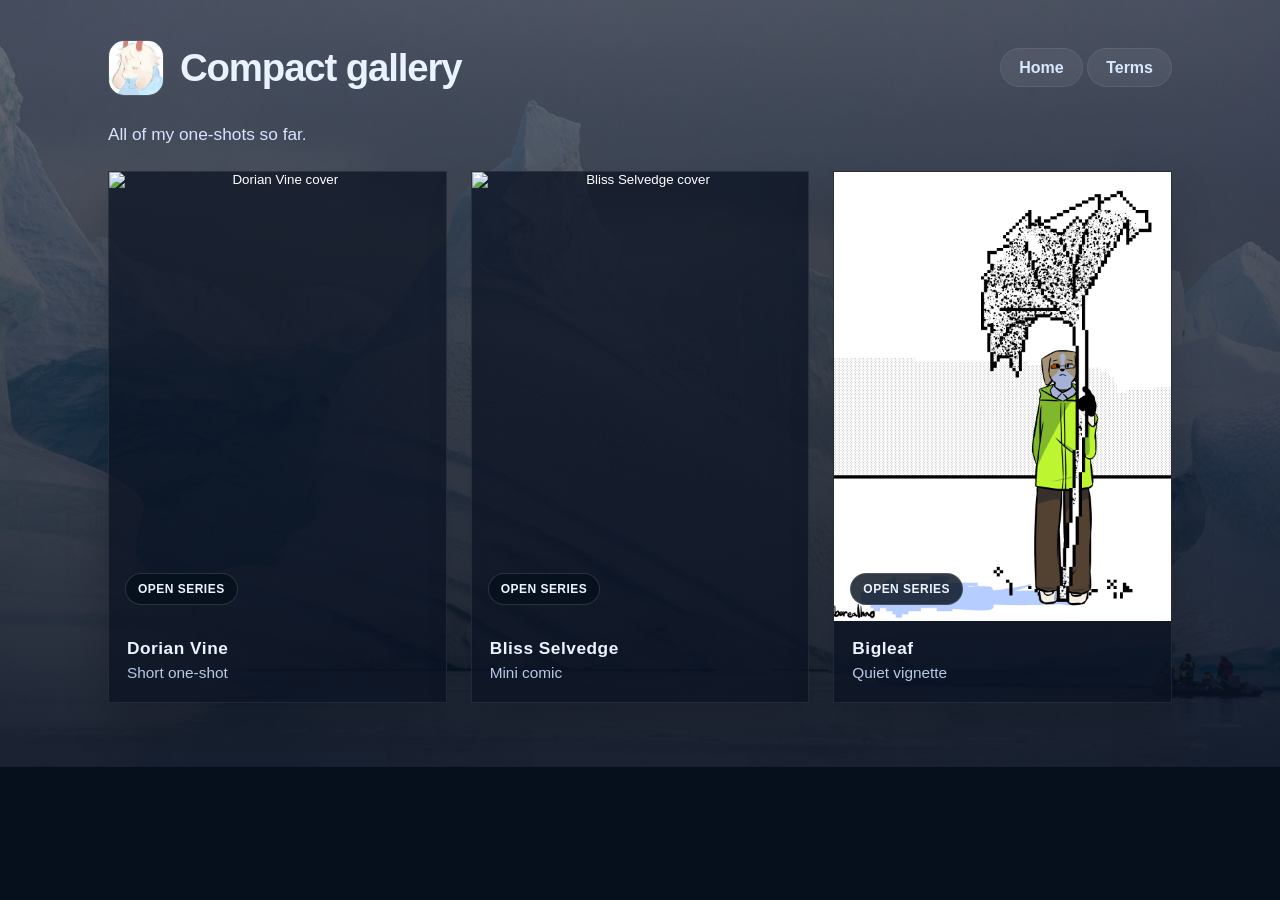
==== gallery.html @ d481ed9a "Gallery test" ====
<!DOCTYPE html>
<html lang="en">
<head>
  <meta charset="UTF-8" />
  <meta name="viewport" content="width=device-width, initial-scale=1.0" />
  <title>Compact Gallery</title>
  <link rel="icon" type="image/avif" href="w=1920,quality=90,fit=scale-down,icon.avif" />
  <link rel="stylesheet" href="style.css" />
</head>
<body class="gallery-page">
  <div class="gallery-shell">
    <header class="site-header gallery-header">
      <div class="brand">
        <img src="w=1920,quality=90,fit=scale-down,icon.avif" alt="Hao logo" />
        <div>
          <h1>Compact gallery</h1>
        </div>
      </div>

      <nav>
        <a href="index.html">Home</a>
        <a href="terms.html">Terms</a>
      </nav>
    </header>

    <main class="gallery-main">
      <p class="gallery-intro">All of my one-shots so far.</p>
      <section id="galleryGrid" class="gallery-grid" aria-live="polite"></section>
    </main>
  </div>

  <div id="lightbox" class="lightbox" aria-hidden="true" hidden>
    <div class="lightbox-viewport">
      <button class="lightbox-close" type="button" aria-label="Close gallery">
        <img src="assets/icons/close.svg" alt="" aria-hidden="true" />
      </button>
      <button class="lightbox-nav prev" type="button" aria-label="Previous image">
        <img src="assets/icons/chevron-left.svg" alt="" aria-hidden="true" />
      </button>

      <img id="lightboxImage" src="" alt="Selected gallery slide" />

      <button class="lightbox-nav next" type="button" aria-label="Next image">
        <img src="assets/icons/chevron-right.svg" alt="" aria-hidden="true" />
      </button>

      <div class="lightbox-meta">
        <p id="lightboxTitle">Series</p>
        <span id="lightboxCounter">1 / 1</span>
      </div>
    </div>
  </div>

  <script>
    const series = [
      {
        title: 'Dorian Vine',
        subtitle: 'Short one-shot',
        cover: 'dorianvineahug_v11.png',
        images: [
          'dorianvineahug_v11.png',
          'GlareExport.png',
          'bigleafexport.png'
        ]
      },
      {
        title: 'Bliss Selvedge',
        subtitle: 'Mini comic',
        cover: 'bliss_selvedge_v15.png',
        images: [
          'bliss_selvedge_v15.png',
          'dorianvineahug_v11.png',
          'GlareExport.png'
        ]
      },
      {
        title: 'Bigleaf',
        subtitle: 'Quiet vignette',
        cover: 'bigleafexport.png',
        images: [
          'bigleafexport.png',
          'GlareExport.png',
          'bliss_selvedge_v15.png'
        ]
      }
    ];

    const galleryGrid = document.getElementById('galleryGrid');
    const lightbox = document.getElementById('lightbox');
    const lightboxImage = document.getElementById('lightboxImage');
    const lightboxTitle = document.getElementById('lightboxTitle');
    const lightboxCounter = document.getElementById('lightboxCounter');
    const closeButton = document.querySelector('.lightbox-close');
    const prevButton = document.querySelector('.lightbox-nav.prev');
    const nextButton = document.querySelector('.lightbox-nav.next');

    let currentSeries = null;
    let currentIndex = 0;

    function renderGallery() {
      galleryGrid.innerHTML = series.map((item, index) => `
        <article class="gallery-card">
          <button class="gallery-cover-button" type="button" data-index="${index}" aria-label="Open ${item.title}">
            <img class="gallery-cover" src="${item.cover}" alt="${item.title} cover" />
            <span class="gallery-read-tag">Open series</span>
          </button>
          <div class="gallery-card-copy">
            <h2>${item.title}</h2>
            <p>${item.subtitle}</p>
          </div>
        </article>
      `).join('');
    }

    function updateLightbox() {
      if (!currentSeries) return;

      const total = currentSeries.images.length;
      const slide = currentSeries.images[currentIndex];
      lightboxImage.src = slide;
      lightboxImage.alt = `${currentSeries.title} slide ${currentIndex + 1}`;
      lightboxTitle.textContent = currentSeries.title;
      lightboxCounter.textContent = `${currentIndex + 1} / ${total}`;
    }

    function openLightbox(index) {
      currentSeries = series[index];
      currentIndex = 0;
      updateLightbox();
      lightbox.hidden = false;
      lightbox.setAttribute('aria-hidden', 'false');
      document.body.classList.add('lightbox-open');
    }

    function closeLightbox() {
      lightbox.hidden = true;
      lightbox.setAttribute('aria-hidden', 'true');
      document.body.classList.remove('lightbox-open');
      currentSeries = null;
      currentIndex = 0;
    }

    function showPreviousSlide() {
      if (!currentSeries) return;
      currentIndex = (currentIndex - 1 + currentSeries.images.length) % currentSeries.images.length;
      updateLightbox();
    }

    function showNextSlide() {
      if (!currentSeries) return;
      currentIndex = (currentIndex + 1) % currentSeries.images.length;
      updateLightbox();
    }

    galleryGrid.addEventListener('click', (event) => {
      const cardButton = event.target.closest('.gallery-cover-button');
      if (!cardButton) return;

      const index = Number(cardButton.dataset.index);
      if (!Number.isNaN(index)) {
        openLightbox(index);
      }
    });

    closeButton.addEventListener('click', closeLightbox);
    prevButton.addEventListener('click', showPreviousSlide);
    nextButton.addEventListener('click', showNextSlide);

    lightbox.addEventListener('click', (event) => {
      if (event.target === lightbox) {
        closeLightbox();
      }
    });

    document.addEventListener('keydown', (event) => {
      if (lightbox.hidden) return;

      if (event.key === 'Escape') {
        closeLightbox();
      } else if (event.key === 'ArrowLeft') {
        showPreviousSlide();
      } else if (event.key === 'ArrowRight') {
        showNextSlide();
      }
    });

    renderGallery();
  </script>
</body>
</html>
---- style.css ----
:root {
  color-scheme: dark;
  color: #d3e2ff;
  background: #06101d;
  font-family: Helvetica, Verdana, "Ubuntu Sans", Arial, sans-serif;
  font-synthesis: none;
  text-rendering: optimizeLegibility;
}

* {
  box-sizing: border-box;
}

html, body {
  margin: 0;
  min-height: 100%;
}

body {
  background: #06101d;
}

body.terms {
  background: linear-gradient(180deg, rgba(10, 18, 34, 0.36), rgba(18, 30, 54, 0.44)),
    url('w=1920,quality=90,fit=scale-down,background.avif') no-repeat center / cover;
}

body.gallery-page {
  background: linear-gradient(180deg, rgba(10, 18, 34, 0.6), rgba(10, 18, 34, 0.92)),
    url('w=1920,quality=90,fit=scale-down,background.avif') no-repeat center / cover;
  color: #edf3ff;
}

.split-grid {
  min-height: 100vh;
  display: grid;
  grid-template-columns: minmax(460px, clamp(620px, 32vw, 860px)) 1fr;
}

.panel {
  display: flex;
  flex-direction: column;
  min-height: 100vh;
}

.left-panel {
  padding: 48px 42px;
  background: rgba(0, 0, 0, 0.78);
}

.right-panel {
  position: relative;
  overflow: hidden;
}

.image-frame {
  position: relative;
  width: 100%;
  height: 100%;
  min-height: 100vh;
}

.image-frame img {
  width: 100%;
  height: 100%;
  object-fit: cover;
  display: block;
  position: absolute;
  inset: 0;
}

.image-overlay {
  position: absolute;
  inset: 0;
  background: rgba(0, 0, 0, 0.42);
  pointer-events: none;
  z-index: 3;
}

.page-shell {
  max-width: 960px;
  margin: 0 auto;
  padding: 40px 32px 44px;
}

.terms-box {
  background: rgba(0, 0, 0, 0.92);
  padding: 36px;
  color: #e9f2ff;
}

.terms-box .site-header {
  margin-bottom: 28px;
}

.terms-box .brand img {
  border: 1px solid rgba(255, 255, 255, 0.14);
}

.terms-box nav a {
  color: #dfe9ff;
  background: rgba(255, 255, 255, 0.06);
}

.terms-box nav a:hover {
  background: rgba(255, 255, 255, 0.1);
}

.terms-card {
  background: transparent;
  border: none;
  padding: 0;
}

.terms-card ul {
  padding-left: 1.4rem;
}

.terms-card li {
  margin-bottom: 1rem;
}

.terms-card li strong {
  color: #e9f2ff;
}

.terms-card .subtle-note {
  margin-bottom: 24px;
  color: #c7d7f0;
}

.terms-box footer {
  margin-top: 26px;
}

.terms-box footer p {
  margin: 0;
  color: #bcc9e4;
}

.site-header {
  display: flex;
  align-items: center;
  justify-content: space-between;
  gap: 24px;
  margin-bottom: 42px;
}

.brand {
  display: flex;
  align-items: center;
  gap: 16px;
}

.brand div {
  padding-right: 18px;
}

.brand img {
  width: 56px;
  height: 56px;
  border-radius: 16px;
  object-fit: cover;
  border: 1px solid rgba(255, 255, 255, 0.08);
}

.eyebrow {
  margin: 0 0 6px;
  color: #a4b9dc;
  font-size: 0.88rem;
  letter-spacing: 0.08em;
  text-transform: uppercase;
}

h1, h2 {
  margin: 0;
  line-height: 1.08;
}

h1 {
  font-size: clamp(2.0rem, 3.0vw, 3.0rem);
  letter-spacing: -0.03em;
  color: #e9f2ff;
}

h2 {
  font-size: 1.1rem;
  letter-spacing: 0.03em;
  color: #c9d9f6;
}

nav a {
  color: #d8e9ff;
  text-decoration: none;
  font-weight: 600;
  padding: 10px 18px;
  border-radius: 999px;
  background: rgba(255, 255, 255, 0.06);
  border: 1px solid rgba(255, 255, 255, 0.08);
}

nav a:hover {
  background: rgba(255, 255, 255, 0.1);
}

.content-block {
  display: flex;
  flex-direction: column;
  gap: 26px;
}

.business,
.status,
.links-block h2 {
  margin: 0;
}

.business {
  color: #c9d9f6;
  font-size: 1rem;
  line-height: 1.55;
}

.business a {
  color: #bdd8ff;
  text-decoration: underline;
}

.status {
  margin-top: 2px;
  font-size: 1.5rem;
  font-weight: 700;
  line-height: 1.35;
  color: #f5faff;
}

.links-block {
  display: grid;
  gap: 22px;
  margin-top: 18px;
}

.link-list {
  margin: 0;
  padding: 0;
  list-style: none;
  display: grid;
  gap: 14px;
}

.link-list li a {
  color: #dfe9ff;
  text-decoration: underline;
  text-underline-offset: 3px;
  text-decoration-thickness: 1px;
  padding: 0;
  border-radius: 0;
  background: transparent;
  border: none;
  transition: color 180ms cubic-bezier(0.22, 1, 0.36, 1), transform 160ms ease;
}

.link-list li a:hover {
  color: #ffffff;
  transform: translateX(1px);
}

.bottom-link {
  display: inline-flex;
  margin-top: 18px;
  color: #d8e9ff;
  text-decoration: none;
  font-weight: 600;
  padding: 12px 18px;
  border-radius: 999px;
  background: rgba(255, 255, 255, 0.06);
  border: 1px solid rgba(255, 255, 255, 0.08);
}

.bottom-link:hover {
  background: rgba(255, 255, 255, 0.1);
}

.gallery-shell {
  max-width: 1120px;
  margin: 0 auto;
  padding: 40px 28px 64px;
}

.gallery-header {
  margin-bottom: 16px;
}

.gallery-main {
  padding-top: 12px;
}

.gallery-intro {
  margin: 0 0 26px;
  color: #d7e4ff;
  font-size: 1.08rem;
}

.gallery-grid {
  display: grid;
  grid-template-columns: repeat(auto-fit, minmax(220px, 1fr));
  gap: 24px;
}

.gallery-card {
  background: rgba(10, 18, 34, 0.74);
  border: 1px solid rgba(255, 255, 255, 0.08);
  border-radius: 0;
  overflow: hidden;
  box-shadow: 0 22px 40px rgba(0, 0, 0, 0.2);
}

.gallery-cover-button {
  position: relative;
  display: block;
  width: 100%;
  padding: 0;
  border: 0;
  background: transparent;
  cursor: pointer;
}

.gallery-cover {
  display: block;
  width: 100%;
  aspect-ratio: 3 / 4;
  object-fit: cover;
  transition: transform 180ms ease, filter 180ms ease;
}

.gallery-cover-button:hover .gallery-cover,
.gallery-cover-button:focus-visible .gallery-cover {
  transform: scale(1.02);
  filter: brightness(1.04);
}

.gallery-read-tag {
  position: absolute;
  left: 16px;
  bottom: 16px;
  display: inline-flex;
  align-items: center;
  gap: 8px;
  padding: 8px 12px;
  border-radius: 999px;
  background: rgba(6, 16, 29, 0.82);
  border: 1px solid rgba(255, 255, 255, 0.14);
  color: #edf4ff;
  font-size: 0.75rem;
  font-weight: 700;
  letter-spacing: 0.04em;
  text-transform: uppercase;
}

.gallery-card-copy {
  padding: 18px 18px 20px;
}

.gallery-card-copy h2 {
  margin-bottom: 6px;
  font-size: 1.08rem;
  color: #edf4ff;
}

.gallery-card-copy p {
  margin: 0;
  color: #b7c9e6;
  font-size: 0.96rem;
}

.lightbox {
  position: fixed;
  inset: 0;
  z-index: 30;
  display: grid;
  place-items: center;
  background: rgba(2, 8, 18, 0.84);
  backdrop-filter: blur(10px);
  padding: 28px;
}

.lightbox[hidden] {
  display: none;
}

.lightbox-viewport {
  position: relative;
  width: min(92vw, 900px);
  max-height: 82vh;
  display: flex;
  align-items: center;
  justify-content: center;
  background: rgba(7, 12, 22, 0.9);
  border-radius: 0;
  border: 1px solid rgba(255, 255, 255, 0.12);
  overflow: hidden;
  padding: 0;
}

.lightbox-viewport img {
  display: block;
  max-width: 100%;
  max-height: 82vh;
  object-fit: contain;
}

.lightbox-close,
.lightbox-nav {
  position: absolute;
  z-index: 2;
  border: 0;
  background: transparent;
  color: #ffffff;
  cursor: pointer;
  display: inline-flex;
  align-items: center;
  justify-content: center;
  line-height: 1;
  padding: 0;
}

.lightbox-close {
  top: 16px;
  right: 16px;
  width: 42px;
  height: 42px;
}

.lightbox-close img,
.lightbox-nav img {
  width: 26px;
  height: 26px;
  display: block;
  color: #ffffff;
  filter: brightness(0) invert(1);
}

.lightbox-nav {
  top: 50%;
  transform: translateY(-50%);
  width: 52px;
  height: 52px;
}

.lightbox-nav.prev {
  left: 16px;
}

.lightbox-nav.next {
  right: 16px;
}

.lightbox-meta {
  position: absolute;
  left: 50%;
  bottom: 16px;
  transform: translateX(-50%);
  display: flex;
  align-items: center;
  gap: 12px;
  padding: 10px 16px;
  border-radius: 999px;
  background: rgba(10, 18, 34, 0.78);
  border: 1px solid rgba(255, 255, 255, 0.12);
  color: #edf4ff;
  font-weight: 600;
}

body.lightbox-open {
  overflow: hidden;
}

.terms-card {
  line-height: 1.85;
}

.terms-card ul {
  padding-left: 1.3rem;
}

.terms-card li {
  margin-bottom: 1rem;
}

.terms-card li strong {
  color: #dfe9ff;
}

.subtle-note {
  margin: 0 0 24px;
  color: #d3dfea;
}

.final-note {
  margin-top: 22px;
  color: #e5efff;
  font-weight: 700;
}

footer {
  margin-top: 24px;
  color: #a1b4d2;
  font-size: 0.95rem;
}

a {
  color: #b8d1ff;
}

@media (min-width: 1200px) {
  .site-header h1 {
    white-space: nowrap;
    overflow-wrap: normal;
  }
}

@media (min-width: 981px) {
  .left-panel {
    justify-content: center;
  }
}

@media (max-width: 980px) {
  .split-grid {
    grid-template-columns: 1fr;
  }

  .left-panel,
  .right-panel {
    min-height: auto;
  }

  .left-panel {
    padding: 28px 24px 34px;
  }

  .image-frame {
    min-height: 320px;
  }
}

@media (max-width: 640px) {
  .site-header {
    flex-direction: column;
    align-items: flex-start;
  }

  h1 {
    font-size: 2.4rem;
  }
}
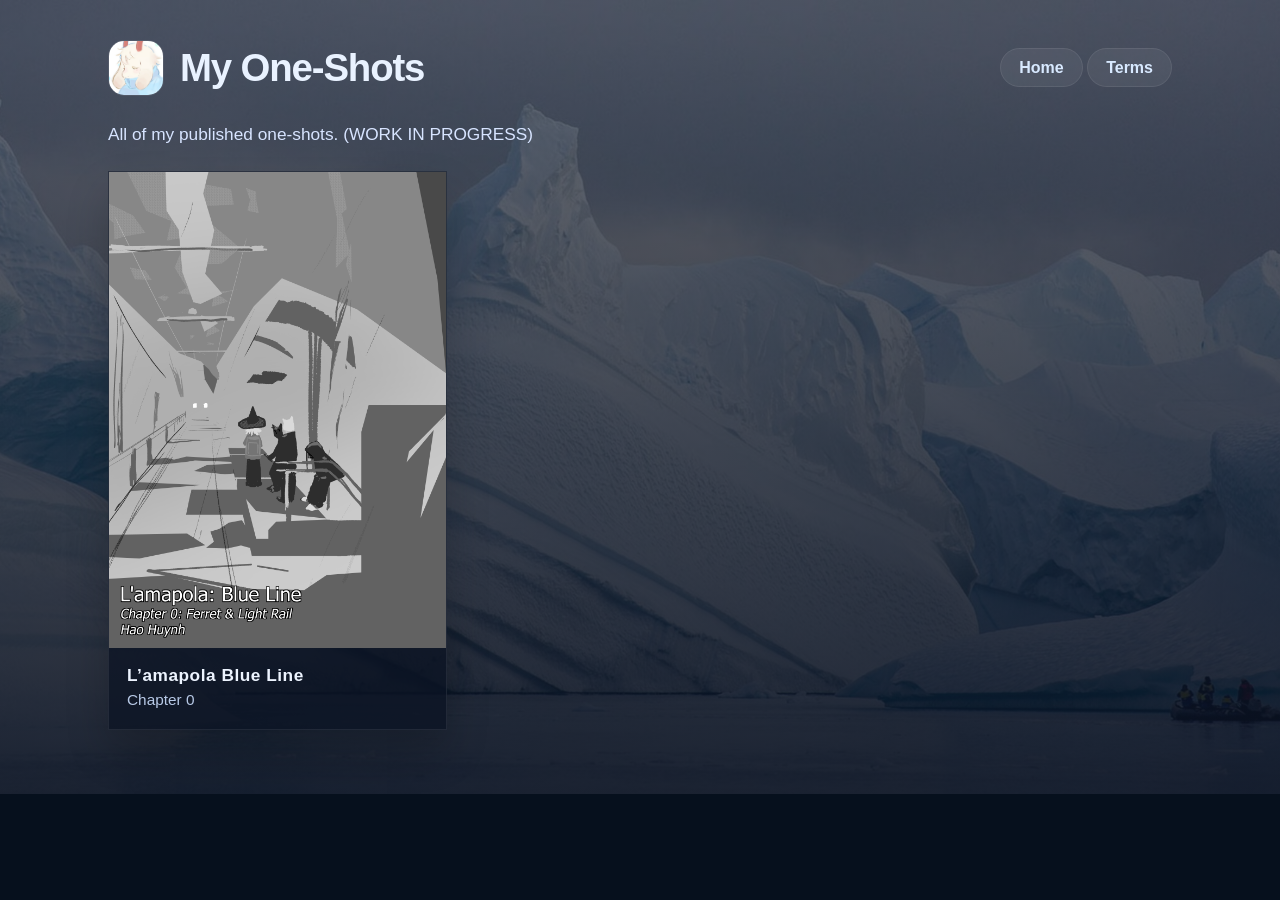
==== commit 71d2a10b: "Uploaded Blue Line Ch 0 for proper placeholder" ====
--- a/gallery.html
+++ b/gallery.html
@@ -3,17 +3,17 @@
 <head>
   <meta charset="UTF-8" />
   <meta name="viewport" content="width=device-width, initial-scale=1.0" />
-  <title>Compact Gallery</title>
-  <link rel="icon" type="image/avif" href="w=1920,quality=90,fit=scale-down,icon.avif" />
+  <title>Gallery</title>
+  <link rel="icon" type="image/avif" href="assets/brand/icon.avif" />
   <link rel="stylesheet" href="style.css" />
 </head>
 <body class="gallery-page">
   <div class="gallery-shell">
     <header class="site-header gallery-header">
       <div class="brand">
-        <img src="w=1920,quality=90,fit=scale-down,icon.avif" alt="Hao logo" />
+        <img src="assets/brand/icon.avif" alt="Hao logo" />
         <div>
-          <h1>Compact gallery</h1>
+          <h1>My One-Shots</h1>
         </div>
       </div>
 
@@ -24,85 +24,105 @@
     </header>
 
     <main class="gallery-main">
-      <p class="gallery-intro">All of my one-shots so far.</p>
+      <p class="gallery-intro">All of my published one-shots. (WORK IN PROGRESS)</p>
       <section id="galleryGrid" class="gallery-grid" aria-live="polite"></section>
     </main>
   </div>
 
-  <div id="lightbox" class="lightbox" aria-hidden="true" hidden>
-    <div class="lightbox-viewport">
-      <button class="lightbox-close" type="button" aria-label="Close gallery">
-        <img src="assets/icons/close.svg" alt="" aria-hidden="true" />
+  <div id="reader" class="reader" aria-hidden="true" hidden>
+    <div class="reader-shell">
+      <div class="reader-toolbar">
+        <a id="readerDownload" class="reader-download" href="#" target="_blank" rel="noopener" download>Download PDF</a>
+        <button class="reader-close" type="button" aria-label="Close reader">
+          <img src="assets/icons/close.svg" alt="" aria-hidden="true" />
+        </button>
+      </div>
+
+      <div class="reader-strip-wrap">
+        <div id="readerStrip" class="reader-strip" aria-live="polite"></div>
+      </div>
+
+      <button id="readerSettingsToggle" class="reader-settings-toggle" type="button" aria-label="Open reader settings" aria-expanded="false">
+        <svg viewBox="0 0 24 24" aria-hidden="true" focusable="false">
+          <path d="M19.14 12.94c.04-.31.06-.62.06-.94s-.02-.63-.06-.94l2.03-1.58a.5.5 0 0 0 .12-.64l-1.92-3.32a.5.5 0 0 0-.61-.18l-2.39.96a7.13 7.13 0 0 0-1.63-.94L14.5 2.5a.5.5 0 0 0-.5-.5h-3.99a.5.5 0 0 0-.5.5l-.34 2.52c-.58.23-1.12.55-1.63.94l-2.39-.96a.5.5 0 0 0-.61.18L2.71 9.84a.5.5 0 0 0 .12.64l2.03 1.58c-.04.31-.06.62-.06.94s.02.63.06.94l-2.03 1.58a.5.5 0 0 0-.12.64l1.92 3.32a.5.5 0 0 0 .61.18l2.39-.96c.51.39 1.05.71 1.63.94l.34 2.52a.5.5 0 0 0 .5.5h3.99a.5.5 0 0 0 .5-.5l.34-2.52c.58-.23 1.12-.55 1.63-.94l2.39.96a.5.5 0 0 0 .61-.18l1.92-3.32a.5.5 0 0 0-.12-.64l-2.03-1.58ZM12 15.5A3.5 3.5 0 1 1 12 8a3.5 3.5 0 0 1 0 7.5Z"/>
+        </svg>
       </button>
-      <button class="lightbox-nav prev" type="button" aria-label="Previous image">
-        <img src="assets/icons/chevron-left.svg" alt="" aria-hidden="true" />
-      </button>
-
-      <img id="lightboxImage" src="" alt="Selected gallery slide" />
-
-      <button class="lightbox-nav next" type="button" aria-label="Next image">
-        <img src="assets/icons/chevron-right.svg" alt="" aria-hidden="true" />
-      </button>
-
-      <div class="lightbox-meta">
-        <p id="lightboxTitle">Series</p>
-        <span id="lightboxCounter">1 / 1</span>
+
+      <div id="readerSettingsPanel" class="reader-settings-panel" hidden>
+        <div class="reader-mode-switch" aria-label="Reading mode">
+          <button class="reader-mode-button is-active" type="button" data-mode="vertical">Vertical</button>
+          <button class="reader-mode-button" type="button" data-mode="focus">Focus</button>
+        </div>
+        <label for="readerWidth">Page width</label>
+        <input id="readerWidth" type="range" min="35" max="100" step="1" value="72" />
       </div>
     </div>
   </div>
 
   <script>
+    const blueLinePages = Array.from({ length: 24 }, (_, index) => `assets/comics/lamapola-blue-line/chapter-0/pages/page-${index + 1}.png`);
+
     const series = [
       {
-        title: 'Dorian Vine',
-        subtitle: 'Short one-shot',
-        cover: 'dorianvineahug_v11.png',
-        images: [
-          'dorianvineahug_v11.png',
-          'GlareExport.png',
-          'bigleafexport.png'
-        ]
-      },
-      {
-        title: 'Bliss Selvedge',
-        subtitle: 'Mini comic',
-        cover: 'bliss_selvedge_v15.png',
-        images: [
-          'bliss_selvedge_v15.png',
-          'dorianvineahug_v11.png',
-          'GlareExport.png'
-        ]
-      },
-      {
-        title: 'Bigleaf',
-        subtitle: 'Quiet vignette',
-        cover: 'bigleafexport.png',
-        images: [
-          'bigleafexport.png',
-          'GlareExport.png',
-          'bliss_selvedge_v15.png'
-        ]
+        title: 'L’amapola Blue Line',
+        subtitle: 'Chapter 0',
+        cover: 'assets/comics/lamapola-blue-line/chapter-0/cover/lamapola-blue-line-poster.png',
+        pdf: 'assets/comics/lamapola-blue-line/chapter-0/lamapola-blue-line-chapter-0.pdf',
+        images: blueLinePages
       }
     ];
 
     const galleryGrid = document.getElementById('galleryGrid');
-    const lightbox = document.getElementById('lightbox');
-    const lightboxImage = document.getElementById('lightboxImage');
-    const lightboxTitle = document.getElementById('lightboxTitle');
-    const lightboxCounter = document.getElementById('lightboxCounter');
-    const closeButton = document.querySelector('.lightbox-close');
-    const prevButton = document.querySelector('.lightbox-nav.prev');
-    const nextButton = document.querySelector('.lightbox-nav.next');
+    const reader = document.getElementById('reader');
+    const readerStrip = document.getElementById('readerStrip');
+    const closeButton = document.querySelector('.reader-close');
+    const readerDownload = document.getElementById('readerDownload');
+    const readerSettingsToggle = document.getElementById('readerSettingsToggle');
+    const readerSettingsPanel = document.getElementById('readerSettingsPanel');
+    const readerWidthInput = document.getElementById('readerWidth');
+    const modeButtons = Array.from(document.querySelectorAll('.reader-mode-button'));
 
     let currentSeries = null;
-    let currentIndex = 0;
+    let currentPageIndex = 0;
+    let readerMode = 'vertical';
+
+    function applyReaderWidth() {
+      const width = readerWidthInput.value;
+      readerStrip.style.setProperty('--reader-page-width', `${width}%`);
+    }
+
+    function syncReaderModeButtons() {
+      modeButtons.forEach((button) => {
+        const active = button.dataset.mode === readerMode;
+        button.classList.toggle('is-active', active);
+        button.setAttribute('aria-pressed', String(active));
+      });
+    }
+
+    function setReaderMode(mode) {
+      if (!['vertical', 'focus'].includes(mode)) return;
+      readerMode = mode;
+      reader.dataset.mode = mode;
+      syncReaderModeButtons();
+      if (currentSeries) {
+        if (mode === 'focus' && currentPageIndex >= currentSeries.images.length) {
+          currentPageIndex = 0;
+        }
+        renderReader();
+      }
+    }
+
+    function toggleReaderSettings(forceOpen) {
+      const shouldOpen = typeof forceOpen === 'boolean' ? forceOpen : readerSettingsPanel.hidden;
+      readerSettingsPanel.hidden = !shouldOpen;
+      readerSettingsToggle.setAttribute('aria-expanded', String(shouldOpen));
+    }
 
     function renderGallery() {
       galleryGrid.innerHTML = series.map((item, index) => `
         <article class="gallery-card">
           <button class="gallery-cover-button" type="button" data-index="${index}" aria-label="Open ${item.title}">
             <img class="gallery-cover" src="${item.cover}" alt="${item.title} cover" />
-            <span class="gallery-read-tag">Open series</span>
           </button>
           <div class="gallery-card-copy">
             <h2>${item.title}</h2>
@@ -112,44 +132,59 @@
       `).join('');
     }
 
-    function updateLightbox() {
+    function renderReader() {
       if (!currentSeries) return;
 
-      const total = currentSeries.images.length;
-      const slide = currentSeries.images[currentIndex];
-      lightboxImage.src = slide;
-      lightboxImage.alt = `${currentSeries.title} slide ${currentIndex + 1}`;
-      lightboxTitle.textContent = currentSeries.title;
-      lightboxCounter.textContent = `${currentIndex + 1} / ${total}`;
-    }
-
-    function openLightbox(index) {
+      if (readerMode === 'focus') {
+        const image = currentSeries.images[currentPageIndex] || currentSeries.images[0];
+        const pageNumber = currentSeries.images.indexOf(image) + 1;
+        readerStrip.innerHTML = `
+          <figure class="reader-page reader-page--focus">
+            <img src="${image}" alt="${currentSeries.title} page ${pageNumber}" />
+          </figure>
+        `;
+        return;
+      }
+
+      readerStrip.innerHTML = currentSeries.images.map((image, index) => `
+        <figure class="reader-page">
+          <img src="${image}" alt="${currentSeries.title} page ${index + 1}" />
+        </figure>
+      `).join('');
+    }
+
+    function openReader(index) {
       currentSeries = series[index];
-      currentIndex = 0;
-      updateLightbox();
-      lightbox.hidden = false;
-      lightbox.setAttribute('aria-hidden', 'false');
-      document.body.classList.add('lightbox-open');
-    }
-
-    function closeLightbox() {
-      lightbox.hidden = true;
-      lightbox.setAttribute('aria-hidden', 'true');
-      document.body.classList.remove('lightbox-open');
+      currentPageIndex = 0;
+      setReaderMode(readerMode);
+      readerDownload.href = currentSeries.pdf || '#';
+      readerDownload.hidden = !currentSeries.pdf;
+      reader.hidden = false;
+      reader.setAttribute('aria-hidden', 'false');
+      document.body.classList.add('reader-open');
+    }
+
+    function closeReader() {
+      reader.hidden = true;
+      reader.setAttribute('aria-hidden', 'true');
+      document.body.classList.remove('reader-open');
       currentSeries = null;
-      currentIndex = 0;
-    }
-
-    function showPreviousSlide() {
-      if (!currentSeries) return;
-      currentIndex = (currentIndex - 1 + currentSeries.images.length) % currentSeries.images.length;
-      updateLightbox();
-    }
-
-    function showNextSlide() {
-      if (!currentSeries) return;
-      currentIndex = (currentIndex + 1) % currentSeries.images.length;
-      updateLightbox();
+      currentPageIndex = 0;
+      readerStrip.innerHTML = '';
+      readerDownload.href = '#';
+      readerDownload.hidden = true;
+    }
+
+    function goToPreviousPage() {
+      if (!currentSeries || readerMode !== 'focus') return;
+      currentPageIndex = (currentPageIndex - 1 + currentSeries.images.length) % currentSeries.images.length;
+      renderReader();
+    }
+
+    function goToNextPage() {
+      if (!currentSeries || readerMode !== 'focus') return;
+      currentPageIndex = (currentPageIndex + 1) % currentSeries.images.length;
+      renderReader();
     }
 
     galleryGrid.addEventListener('click', (event) => {
@@ -158,32 +193,57 @@
 
       const index = Number(cardButton.dataset.index);
       if (!Number.isNaN(index)) {
-        openLightbox(index);
-      }
-    });
-
-    closeButton.addEventListener('click', closeLightbox);
-    prevButton.addEventListener('click', showPreviousSlide);
-    nextButton.addEventListener('click', showNextSlide);
-
-    lightbox.addEventListener('click', (event) => {
-      if (event.target === lightbox) {
-        closeLightbox();
+        openReader(index);
+      }
+    });
+
+    closeButton.addEventListener('click', closeReader);
+    readerSettingsToggle.addEventListener('click', () => toggleReaderSettings());
+    readerWidthInput.addEventListener('input', applyReaderWidth);
+    modeButtons.forEach((button) => {
+      button.addEventListener('click', () => setReaderMode(button.dataset.mode));
+    });
+
+    const readerPrevButton = document.createElement('button');
+    const readerNextButton = document.createElement('button');
+    readerPrevButton.type = 'button';
+    readerNextButton.type = 'button';
+    readerPrevButton.className = 'reader-focus-nav reader-focus-nav--prev';
+    readerNextButton.className = 'reader-focus-nav reader-focus-nav--next';
+    readerPrevButton.setAttribute('aria-label', 'Previous page');
+    readerNextButton.setAttribute('aria-label', 'Next page');
+    readerPrevButton.innerHTML = '<svg viewBox="0 0 24 24" aria-hidden="true"><path d="M15.4 4.6a1 1 0 0 1 0 1.4L9.8 12l5.6 5.9a1 1 0 1 1-1.4 1.4l-6.3-6.6a1 1 0 0 1 0-1.4l6.3-6.6a1 1 0 0 1 1.4 0Z"/></svg>';
+    readerNextButton.innerHTML = '<svg viewBox="0 0 24 24" aria-hidden="true"><path d="M8.6 19.4a1 1 0 0 1 0-1.4L14.2 12 8.6 6.1a1 1 0 1 1 1.4-1.4l6.3 6.6a1 1 0 0 1 0 1.4l-6.3 6.6a1 1 0 0 1-1.4 0Z"/></svg>';
+    readerPrevButton.addEventListener('click', goToPreviousPage);
+    readerNextButton.addEventListener('click', goToNextPage);
+    reader.appendChild(readerPrevButton);
+    reader.appendChild(readerNextButton);
+
+    reader.addEventListener('click', (event) => {
+      if (event.target === reader) {
+        closeReader();
       }
     });
 
     document.addEventListener('keydown', (event) => {
-      if (lightbox.hidden) return;
+      if (reader.hidden) return;
 
       if (event.key === 'Escape') {
-        closeLightbox();
-      } else if (event.key === 'ArrowLeft') {
-        showPreviousSlide();
-      } else if (event.key === 'ArrowRight') {
-        showNextSlide();
-      }
-    });
-
+        closeReader();
+      }
+
+      if (readerMode === 'focus') {
+        if (event.key === 'ArrowLeft') {
+          goToPreviousPage();
+        } else if (event.key === 'ArrowRight') {
+          goToNextPage();
+        }
+      }
+    });
+
+    applyReaderWidth();
+    setReaderMode('vertical');
+    readerSettingsPanel.hidden = true;
     renderGallery();
   </script>
 </body>
--- a/style.css
+++ b/style.css
@@ -22,12 +22,12 @@
 
 body.terms {
   background: linear-gradient(180deg, rgba(10, 18, 34, 0.36), rgba(18, 30, 54, 0.44)),
-    url('w=1920,quality=90,fit=scale-down,background.avif') no-repeat center / cover;
+    url('assets/brand/background.avif') no-repeat center / cover;
 }
 
 body.gallery-page {
   background: linear-gradient(180deg, rgba(10, 18, 34, 0.6), rgba(10, 18, 34, 0.92)),
-    url('w=1920,quality=90,fit=scale-down,background.avif') no-repeat center / cover;
+    url('assets/brand/background.avif') no-repeat center / cover;
   color: #edf3ff;
 }
 
@@ -303,8 +303,14 @@
 
 .gallery-grid {
   display: grid;
-  grid-template-columns: repeat(auto-fit, minmax(220px, 1fr));
+  grid-template-columns: repeat(3, minmax(220px, 1fr));
   gap: 24px;
+  justify-content: center;
+  align-items: stretch;
+}
+
+.gallery-grid > .gallery-card:first-child:last-child {
+  justify-self: start;
 }
 
 .gallery-card {
@@ -328,7 +334,7 @@
 .gallery-cover {
   display: block;
   width: 100%;
-  aspect-ratio: 3 / 4;
+  aspect-ratio: 210 / 297;
   object-fit: cover;
   transition: transform 180ms ease, filter 180ms ease;
 }
@@ -373,46 +379,59 @@
   font-size: 0.96rem;
 }
 
-.lightbox {
+.reader {
   position: fixed;
   inset: 0;
   z-index: 30;
-  display: grid;
-  place-items: center;
-  background: rgba(2, 8, 18, 0.84);
-  backdrop-filter: blur(10px);
-  padding: 28px;
-}
-
-.lightbox[hidden] {
+  background: rgba(2, 8, 18, 0.9);
+  backdrop-filter: blur(8px);
+  padding: 24px;
+}
+
+.reader[hidden] {
   display: none;
 }
 
-.lightbox-viewport {
+.reader-shell {
   position: relative;
-  width: min(92vw, 900px);
-  max-height: 82vh;
-  display: flex;
+  width: min(100%, 1500px);
+  height: 100%;
+  margin: 0 auto;
+  display: flex;
+  flex-direction: column;
+  gap: 18px;
+}
+
+.reader-toolbar {
+  display: flex;
+  justify-content: flex-end;
+  align-items: center;
+  gap: 12px;
+}
+
+.reader-download {
+  display: inline-flex;
   align-items: center;
   justify-content: center;
-  background: rgba(7, 12, 22, 0.9);
-  border-radius: 0;
-  border: 1px solid rgba(255, 255, 255, 0.12);
-  overflow: hidden;
-  padding: 0;
-}
-
-.lightbox-viewport img {
-  display: block;
-  max-width: 100%;
-  max-height: 82vh;
-  object-fit: contain;
-}
-
-.lightbox-close,
-.lightbox-nav {
-  position: absolute;
-  z-index: 2;
+  padding: 10px 16px;
+  border-radius: 999px;
+  background: rgba(255, 255, 255, 0.08);
+  border: 1px solid rgba(255, 255, 255, 0.14);
+  color: #ffffff;
+  text-decoration: none;
+  font-size: 0.8rem;
+  font-weight: 700;
+  letter-spacing: 0.04em;
+  text-transform: uppercase;
+}
+
+.reader-download[hidden] {
+  display: none;
+}
+
+.reader-close {
+  width: 42px;
+  height: 42px;
   border: 0;
   background: transparent;
   color: #ffffff;
@@ -420,58 +439,172 @@
   display: inline-flex;
   align-items: center;
   justify-content: center;
-  line-height: 1;
   padding: 0;
 }
 
-.lightbox-close {
-  top: 16px;
-  right: 16px;
-  width: 42px;
-  height: 42px;
-}
-
-.lightbox-close img,
-.lightbox-nav img {
+.reader-close img {
   width: 26px;
   height: 26px;
   display: block;
+  filter: brightness(0) invert(1);
+}
+
+.reader-strip-wrap {
+  position: relative;
+  flex: 1;
+  overflow-x: hidden;
+  overflow-y: auto;
+  background: rgba(9, 14, 25, 0.7);
+  border: 1px solid rgba(255, 255, 255, 0.12);
+}
+
+.reader-strip {
+  width: min(var(--reader-page-width, 72%), 100%);
+  margin: 0 auto;
+  display: flex;
+  flex-direction: column;
+  align-items: center;
+  gap: 16px;
+  padding: 20px 18px 32px;
+}
+
+.reader-page {
+  width: 100%;
+  margin: 0;
+  display: flex;
+  align-items: stretch;
+  justify-content: center;
+  background: rgba(0, 0, 0, 0.12);
+  border: 1px solid rgba(255, 255, 255, 0.08);
+}
+
+.reader-page img {
+  display: block;
+  width: 100%;
+  height: auto;
+  max-width: 100%;
+  object-fit: contain;
+}
+
+.reader-settings-toggle {
+  position: absolute;
+  right: 18px;
+  bottom: 18px;
+  width: 42px;
+  height: 42px;
+  border: 1px solid rgba(255, 255, 255, 0.18);
+  border-radius: 50%;
+  background: rgba(15, 20, 30, 0.8);
+  display: inline-flex;
+  align-items: center;
+  justify-content: center;
   color: #ffffff;
-  filter: brightness(0) invert(1);
-}
-
-.lightbox-nav {
+  cursor: pointer;
+  box-shadow: 0 10px 26px rgba(0, 0, 0, 0.28);
+}
+
+.reader-settings-toggle svg {
+  width: 22px;
+  height: 22px;
+  fill: currentColor;
+}
+
+.reader-settings-panel {
+  position: absolute;
+  right: 18px;
+  bottom: 68px;
+  width: min(220px, calc(100vw - 40px));
+  padding: 12px 12px 10px;
+  border: 1px solid rgba(255, 255, 255, 0.18);
+  border-radius: 14px;
+  background: rgba(10, 14, 20, 0.9);
+  color: #edf4ff;
+  box-shadow: 0 18px 30px rgba(0, 0, 0, 0.26);
+}
+
+.reader-mode-switch {
+  display: grid;
+  grid-template-columns: repeat(2, minmax(0, 1fr));
+  gap: 6px;
+  margin-bottom: 12px;
+}
+
+.reader-mode-button {
+  padding: 8px 10px;
+  border: 1px solid rgba(255, 255, 255, 0.16);
+  border-radius: 999px;
+  background: rgba(255, 255, 255, 0.04);
+  color: #edf4ff;
+  font-size: 0.72rem;
+  font-weight: 700;
+  letter-spacing: 0.04em;
+  text-transform: uppercase;
+  cursor: pointer;
+}
+
+.reader-mode-button.is-active {
+  background: rgba(255, 255, 255, 0.18);
+  border-color: rgba(255, 255, 255, 0.34);
+}
+
+.reader-settings-panel label {
+  display: block;
+  margin-bottom: 10px;
+  font-size: 0.72rem;
+  letter-spacing: 0.08em;
+  text-transform: uppercase;
+  color: #dfe8f6;
+}
+
+.reader-settings-panel input[type="range"] {
+  width: 100%;
+  accent-color: #ffffff;
+}
+
+.reader-focus-nav {
+  position: absolute;
   top: 50%;
   transform: translateY(-50%);
-  width: 52px;
-  height: 52px;
-}
-
-.lightbox-nav.prev {
-  left: 16px;
-}
-
-.lightbox-nav.next {
-  right: 16px;
-}
-
-.lightbox-meta {
-  position: absolute;
-  left: 50%;
-  bottom: 16px;
-  transform: translateX(-50%);
-  display: flex;
-  align-items: center;
-  gap: 12px;
-  padding: 10px 16px;
-  border-radius: 999px;
-  background: rgba(10, 18, 34, 0.78);
-  border: 1px solid rgba(255, 255, 255, 0.12);
-  color: #edf4ff;
-  font-weight: 600;
-}
-
-body.lightbox-open {
+  width: 40px;
+  height: 40px;
+  border: 1px solid rgba(255, 255, 255, 0.18);
+  border-radius: 50%;
+  background: rgba(10, 14, 20, 0.7);
+  color: #ffffff;
+  display: none;
+  align-items: center;
+  justify-content: center;
+  cursor: pointer;
+  z-index: 2;
+}
+
+.reader-focus-nav svg {
+  width: 20px;
+  height: 20px;
+  fill: currentColor;
+}
+
+.reader-focus-nav--prev {
+  left: 18px;
+}
+
+.reader-focus-nav--next {
+  right: 18px;
+}
+
+.reader[data-mode="focus"] .reader-strip-wrap {
+  padding-inline: 68px;
+}
+
+.reader[data-mode="focus"] .reader-strip {
+  width: min(var(--reader-page-width, 72%), 100%);
+}
+
+.reader[data-mode="focus"] .reader-focus-nav {
+  display: inline-flex;
+}
+
+body.reader-open {
   overflow: hidden;
 }
 
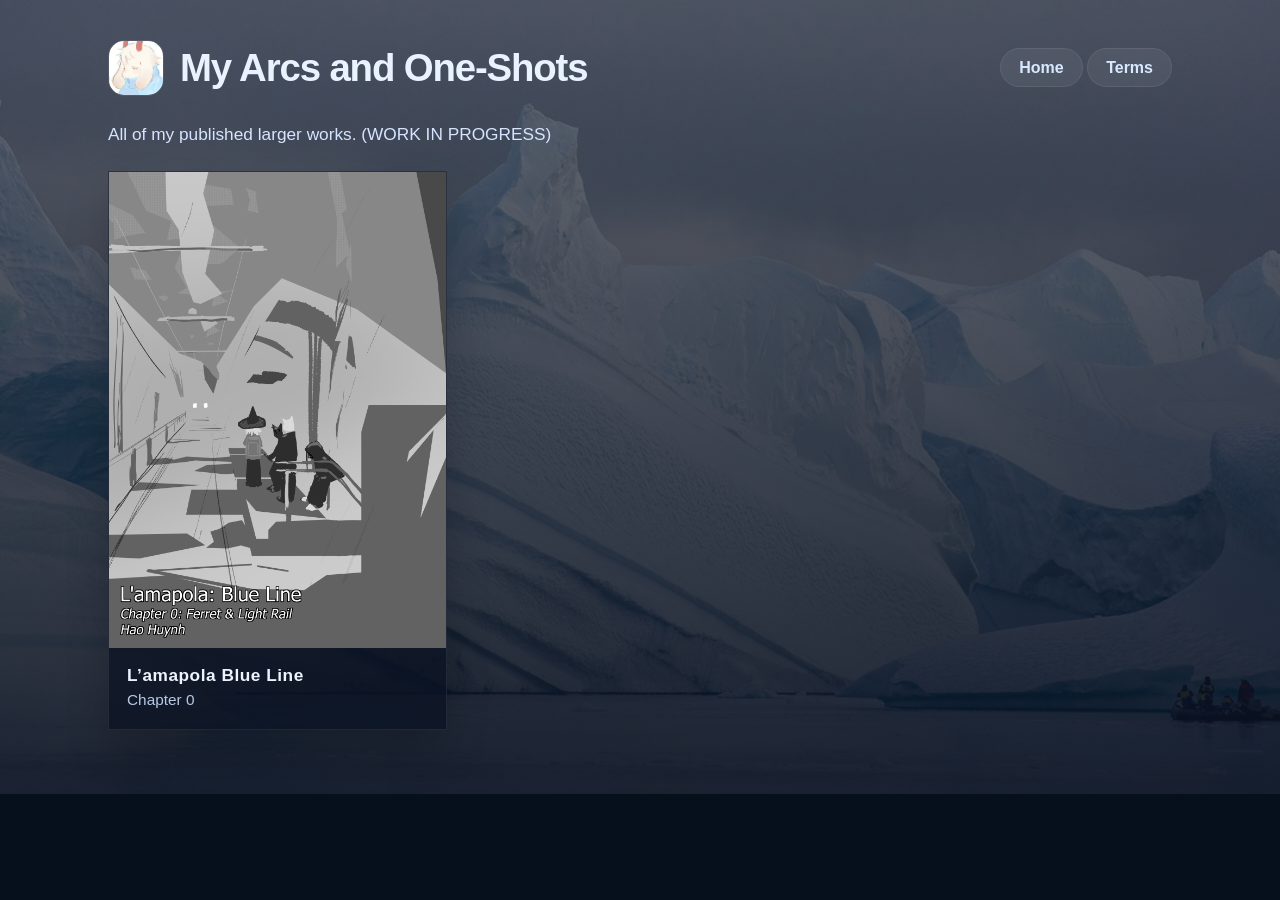
==== commit 4f0bd927: "Add arcs and one-shots feature" ====
--- a/gallery.html
+++ b/gallery.html
@@ -13,7 +13,7 @@
       <div class="brand">
         <img src="assets/brand/icon.avif" alt="Hao logo" />
         <div>
-          <h1>My One-Shots</h1>
+          <h1>My Arcs and One-Shots</h1>
         </div>
       </div>
 
@@ -24,7 +24,7 @@
     </header>
 
     <main class="gallery-main">
-      <p class="gallery-intro">All of my published one-shots. (WORK IN PROGRESS)</p>
+      <p class="gallery-intro">All of my published larger works. (WORK IN PROGRESS)</p>
       <section id="galleryGrid" class="gallery-grid" aria-live="polite"></section>
     </main>
   </div>
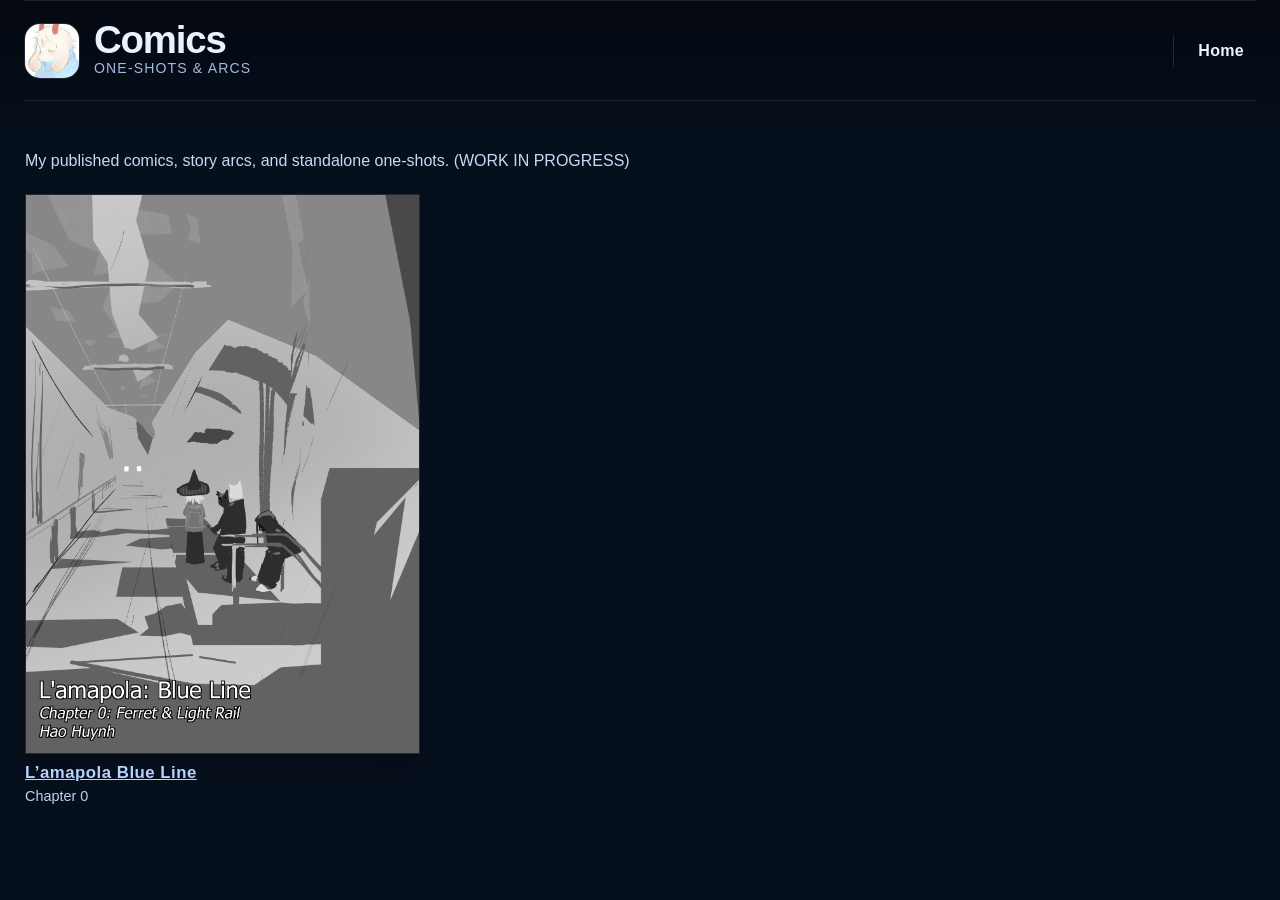
==== commit 34ad6260: "Fixed bugs" ====
--- a/gallery.html
+++ b/gallery.html
@@ -13,18 +13,18 @@
       <div class="brand">
         <img src="assets/brand/icon.avif" alt="Hao logo" />
         <div>
-          <h1>My Arcs and One-Shots</h1>
+          <h1>Comics</h1>
+          <p class="eyebrow">One-shots & arcs</p>
         </div>
       </div>
 
       <nav>
         <a href="index.html">Home</a>
-        <a href="terms.html">Terms</a>
       </nav>
     </header>
 
     <main class="gallery-main">
-      <p class="gallery-intro">All of my published larger works. (WORK IN PROGRESS)</p>
+      <p class="gallery-intro">My published comics, story arcs, and standalone one-shots. (WORK IN PROGRESS)</p>
       <section id="galleryGrid" class="gallery-grid" aria-live="polite"></section>
     </main>
   </div>
@@ -34,7 +34,9 @@
       <div class="reader-toolbar">
         <a id="readerDownload" class="reader-download" href="#" target="_blank" rel="noopener" download>Download PDF</a>
         <button class="reader-close" type="button" aria-label="Close reader">
-          <img src="assets/icons/close.svg" alt="" aria-hidden="true" />
+          <svg viewBox="0 0 24 24" aria-hidden="true" focusable="false">
+            <path d="M6.4 5.4a1 1 0 0 1 1.4 0L12 9.59l4.2-4.19a1 1 0 1 1 1.4 1.42L13.41 11l4.19 4.2a1 1 0 1 1-1.42 1.4L12 12.41l-4.2 4.19a1 1 0 1 1-1.4-1.42L10.59 11 6.4 6.8a1 1 0 0 1 0-1.4Z" fill="currentColor"/>
+          </svg>
         </button>
       </div>
 
@@ -42,32 +44,19 @@
         <div id="readerStrip" class="reader-strip" aria-live="polite"></div>
       </div>
 
-      <button id="readerSettingsToggle" class="reader-settings-toggle" type="button" aria-label="Open reader settings" aria-expanded="false">
-        <svg viewBox="0 0 24 24" aria-hidden="true" focusable="false">
-          <path d="M19.14 12.94c.04-.31.06-.62.06-.94s-.02-.63-.06-.94l2.03-1.58a.5.5 0 0 0 .12-.64l-1.92-3.32a.5.5 0 0 0-.61-.18l-2.39.96a7.13 7.13 0 0 0-1.63-.94L14.5 2.5a.5.5 0 0 0-.5-.5h-3.99a.5.5 0 0 0-.5.5l-.34 2.52c-.58.23-1.12.55-1.63.94l-2.39-.96a.5.5 0 0 0-.61.18L2.71 9.84a.5.5 0 0 0 .12.64l2.03 1.58c-.04.31-.06.62-.06.94s.02.63.06.94l-2.03 1.58a.5.5 0 0 0-.12.64l1.92 3.32a.5.5 0 0 0 .61.18l2.39-.96c.51.39 1.05.71 1.63.94l.34 2.52a.5.5 0 0 0 .5.5h3.99a.5.5 0 0 0 .5-.5l.34-2.52c.58-.23 1.12-.55 1.63-.94l2.39.96a.5.5 0 0 0 .61-.18l1.92-3.32a.5.5 0 0 0-.12-.64l-2.03-1.58ZM12 15.5A3.5 3.5 0 1 1 12 8a3.5 3.5 0 0 1 0 7.5Z"/>
-        </svg>
-      </button>
-
-      <div id="readerSettingsPanel" class="reader-settings-panel" hidden>
-        <div class="reader-mode-switch" aria-label="Reading mode">
-          <button class="reader-mode-button is-active" type="button" data-mode="vertical">Vertical</button>
-          <button class="reader-mode-button" type="button" data-mode="focus">Focus</button>
-        </div>
-        <label for="readerWidth">Page width</label>
-        <input id="readerWidth" type="range" min="35" max="100" step="1" value="72" />
-      </div>
     </div>
   </div>
 
   <script>
-    const blueLinePages = Array.from({ length: 24 }, (_, index) => `assets/comics/lamapola-blue-line/chapter-0/pages/page-${index + 1}.png`);
+    const blueLinePages = Array.from({ length: 24 }, (_, index) => `assets/comics/lamapola-blue-line/pages/page-${index + 1}.png`);
 
     const series = [
       {
+        id: 'blueline',
         title: 'L’amapola Blue Line',
         subtitle: 'Chapter 0',
-        cover: 'assets/comics/lamapola-blue-line/chapter-0/cover/lamapola-blue-line-poster.png',
-        pdf: 'assets/comics/lamapola-blue-line/chapter-0/lamapola-blue-line-chapter-0.pdf',
+        cover: 'assets/comics/lamapola-blue-line/cover/lamapola-blue-line-poster.png',
+        pdf: 'assets/comics/lamapola-blue-line/lamapola-blue-line-chapter-0.pdf',
         images: blueLinePages
       }
     ];
@@ -77,45 +66,24 @@
     const readerStrip = document.getElementById('readerStrip');
     const closeButton = document.querySelector('.reader-close');
     const readerDownload = document.getElementById('readerDownload');
-    const readerSettingsToggle = document.getElementById('readerSettingsToggle');
-    const readerSettingsPanel = document.getElementById('readerSettingsPanel');
-    const readerWidthInput = document.getElementById('readerWidth');
-    const modeButtons = Array.from(document.querySelectorAll('.reader-mode-button'));
-
     let currentSeries = null;
     let currentPageIndex = 0;
     let readerMode = 'vertical';
 
     function applyReaderWidth() {
-      const width = readerWidthInput.value;
-      readerStrip.style.setProperty('--reader-page-width', `${width}%`);
-    }
-
-    function syncReaderModeButtons() {
-      modeButtons.forEach((button) => {
-        const active = button.dataset.mode === readerMode;
-        button.classList.toggle('is-active', active);
-        button.setAttribute('aria-pressed', String(active));
-      });
+      readerStrip.style.setProperty('--reader-page-width', '72%');
     }
 
     function setReaderMode(mode) {
       if (!['vertical', 'focus'].includes(mode)) return;
       readerMode = mode;
       reader.dataset.mode = mode;
-      syncReaderModeButtons();
       if (currentSeries) {
         if (mode === 'focus' && currentPageIndex >= currentSeries.images.length) {
           currentPageIndex = 0;
         }
         renderReader();
       }
-    }
-
-    function toggleReaderSettings(forceOpen) {
-      const shouldOpen = typeof forceOpen === 'boolean' ? forceOpen : readerSettingsPanel.hidden;
-      readerSettingsPanel.hidden = !shouldOpen;
-      readerSettingsToggle.setAttribute('aria-expanded', String(shouldOpen));
     }
 
     function renderGallery() {
@@ -125,7 +93,7 @@
             <img class="gallery-cover" src="${item.cover}" alt="${item.title} cover" />
           </button>
           <div class="gallery-card-copy">
-            <h2>${item.title}</h2>
+            <h2><a href="gallery.html?entry=${item.id}">${item.title}</a></h2>
             <p>${item.subtitle}</p>
           </div>
         </article>
@@ -156,6 +124,10 @@
     function openReader(index) {
       currentSeries = series[index];
       currentPageIndex = 0;
+      const entryId = currentSeries.id || `series-${index}`;
+      const url = new URL(window.location.href);
+      url.searchParams.set('entry', entryId);
+      window.history.pushState({}, '', url);
       setReaderMode(readerMode);
       readerDownload.href = currentSeries.pdf || '#';
       readerDownload.hidden = !currentSeries.pdf;
@@ -165,6 +137,10 @@
     }
 
     function closeReader() {
+      const url = new URL(window.location.href);
+      url.searchParams.delete('entry');
+      window.history.pushState({}, '', url);
+
       reader.hidden = true;
       reader.setAttribute('aria-hidden', 'true');
       document.body.classList.remove('reader-open');
@@ -189,20 +165,27 @@
 
     galleryGrid.addEventListener('click', (event) => {
       const cardButton = event.target.closest('.gallery-cover-button');
-      if (!cardButton) return;
-
-      const index = Number(cardButton.dataset.index);
-      if (!Number.isNaN(index)) {
-        openReader(index);
+      if (cardButton) {
+        const index = Number(cardButton.dataset.index);
+        if (!Number.isNaN(index)) {
+          openReader(index);
+        }
+        return;
+      }
+
+      const link = event.target.closest('a[href*="entry="]');
+      if (link) {
+        event.preventDefault();
+        const url = new URL(link.href);
+        const entry = url.searchParams.get('entry');
+        const index = series.findIndex((item) => item.id === entry);
+        if (index >= 0) {
+          openReader(index);
+        }
       }
     });
 
     closeButton.addEventListener('click', closeReader);
-    readerSettingsToggle.addEventListener('click', () => toggleReaderSettings());
-    readerWidthInput.addEventListener('input', applyReaderWidth);
-    modeButtons.forEach((button) => {
-      button.addEventListener('click', () => setReaderMode(button.dataset.mode));
-    });
 
     const readerPrevButton = document.createElement('button');
     const readerNextButton = document.createElement('button');
@@ -241,10 +224,19 @@
       }
     });
 
+    const params = new URLSearchParams(window.location.search);
+    const initialEntry = params.get('entry');
+
     applyReaderWidth();
     setReaderMode('vertical');
-    readerSettingsPanel.hidden = true;
     renderGallery();
+
+    if (initialEntry) {
+      const index = series.findIndex((item) => item.id === initialEntry);
+      if (index >= 0) {
+        openReader(index);
+      }
+    }
   </script>
 </body>
 </html>
--- a/style.css
+++ b/style.css
@@ -25,12 +25,6 @@
     url('assets/brand/background.avif') no-repeat center / cover;
 }
 
-body.gallery-page {
-  background: linear-gradient(180deg, rgba(10, 18, 34, 0.6), rgba(10, 18, 34, 0.92)),
-    url('assets/brand/background.avif') no-repeat center / cover;
-  color: #edf3ff;
-}
-
 .split-grid {
   min-height: 100vh;
   display: grid;
@@ -44,13 +38,18 @@
 }
 
 .left-panel {
+  position: relative;
+  z-index: 2;
   padding: 48px 42px;
-  background: rgba(0, 0, 0, 0.78);
+  background: rgba(6, 10, 20, 0.84);
+  box-shadow: 18px 0 42px rgba(1, 4, 10, 0.58);
+  border-right: 1px solid rgba(255, 255, 255, 0.06);
 }
 
 .right-panel {
   position: relative;
   overflow: hidden;
+  z-index: 1;
 }
 
 .image-frame {
@@ -281,53 +280,114 @@
   background: rgba(255, 255, 255, 0.1);
 }
 
+body.gallery-page {
+  background: linear-gradient(180deg, rgba(4, 8, 16, 0.96) 0%, rgba(6, 16, 29, 1) 18%, #06101d 100%);
+  color: #e9f2ff;
+}
+
 .gallery-shell {
-  max-width: 1120px;
+  max-width: 1280px;
   margin: 0 auto;
-  padding: 40px 28px 64px;
+  padding: 0 24px 64px;
 }
 
 .gallery-header {
-  margin-bottom: 16px;
+  display: flex;
+  align-items: center;
+  justify-content: space-between;
+  gap: 18px;
+  margin-bottom: 26px;
+  padding: 18px 0;
+  background: transparent;
+  border-top: 1px solid rgba(159, 180, 214, 0.15);
+  border-bottom: 1px solid rgba(159, 180, 214, 0.15);
+  border-left: none;
+  border-right: none;
+  box-shadow: none;
+}
+
+.gallery-header .brand {
+  gap: 14px;
+}
+
+.gallery-header .brand img {
+  border-color: rgba(255, 255, 255, 0.12);
+}
+
+.gallery-header nav {
+  display: flex;
+  align-items: center;
+  gap: 0;
+  flex-wrap: wrap;
+  border-left: 1px solid rgba(168, 183, 208, 0.18);
+  padding-left: 12px;
+}
+
+.gallery-header nav a {
+  display: inline-flex;
+  align-items: center;
+  justify-content: center;
+  padding: 0 12px;
+  min-height: 32px;
+  background: transparent;
+  border: none;
+  border-radius: 0;
+  color: #edf4ff;
+  text-decoration: none;
+  font-weight: 600;
+  letter-spacing: 0.02em;
+}
+
+.gallery-header nav a + a {
+  border-left: 1px solid rgba(168, 183, 208, 0.18);
+  padding-left: 12px;
+}
+
+.gallery-header nav a:hover,
+.gallery-header nav a:focus-visible {
+  background: transparent;
+  color: #ffffff;
+  text-decoration: underline;
+  text-underline-offset: 4px;
 }
 
 .gallery-main {
-  padding-top: 12px;
+  background: transparent;
+  border: 1px solid transparent;
+  border-radius: 0;
+  padding: 24px 0 28px;
 }
 
 .gallery-intro {
-  margin: 0 0 26px;
-  color: #d7e4ff;
-  font-size: 1.08rem;
+  margin: 0 0 24px;
+  color: #c8d9f5;
+  font-size: 1rem;
 }
 
 .gallery-grid {
   display: grid;
-  grid-template-columns: repeat(3, minmax(220px, 1fr));
-  gap: 24px;
-  justify-content: center;
-  align-items: stretch;
-}
-
-.gallery-grid > .gallery-card:first-child:last-child {
-  justify-self: start;
+  grid-template-columns: repeat(3, minmax(0, 1fr));
+  gap: 22px;
 }
 
 .gallery-card {
-  background: rgba(10, 18, 34, 0.74);
-  border: 1px solid rgba(255, 255, 255, 0.08);
+  background: transparent;
+  border: none;
   border-radius: 0;
-  overflow: hidden;
-  box-shadow: 0 22px 40px rgba(0, 0, 0, 0.2);
+  overflow: visible;
+  transition: transform 180ms ease;
+}
+
+.gallery-card:hover {
+  transform: translateY(-2px);
 }
 
 .gallery-cover-button {
-  position: relative;
   display: block;
   width: 100%;
   padding: 0;
-  border: 0;
-  background: transparent;
+  background: transparent;
+  border: none;
   cursor: pointer;
 }
 
@@ -336,56 +396,38 @@
   width: 100%;
   aspect-ratio: 210 / 297;
   object-fit: cover;
-  transition: transform 180ms ease, filter 180ms ease;
-}
-
-.gallery-cover-button:hover .gallery-cover,
-.gallery-cover-button:focus-visible .gallery-cover {
-  transform: scale(1.02);
-  filter: brightness(1.04);
-}
-
-.gallery-read-tag {
-  position: absolute;
-  left: 16px;
-  bottom: 16px;
-  display: inline-flex;
-  align-items: center;
-  gap: 8px;
-  padding: 8px 12px;
-  border-radius: 999px;
-  background: rgba(6, 16, 29, 0.82);
-  border: 1px solid rgba(255, 255, 255, 0.14);
-  color: #edf4ff;
-  font-size: 0.75rem;
-  font-weight: 700;
-  letter-spacing: 0.04em;
-  text-transform: uppercase;
+  background: #0d1628;
+  border: 1px solid rgba(40, 42, 46, 0.95);
+  box-shadow: 0 16px 28px rgba(0, 0, 0, 0.26);
 }
 
 .gallery-card-copy {
-  padding: 18px 18px 20px;
+  display: grid;
+  gap: 6px;
+  padding: 10px 0 0;
 }
 
 .gallery-card-copy h2 {
-  margin-bottom: 6px;
-  font-size: 1.08rem;
-  color: #edf4ff;
+  font-size: 1.05rem;
+  color: #ebf3ff;
 }
 
 .gallery-card-copy p {
   margin: 0;
-  color: #b7c9e6;
-  font-size: 0.96rem;
+  color: #bfd0ef;
+  font-size: 0.9rem;
+}
+
+body.reader-open {
+  overflow: hidden;
 }
 
 .reader {
   position: fixed;
   inset: 0;
-  z-index: 30;
-  background: rgba(2, 8, 18, 0.9);
-  backdrop-filter: blur(8px);
-  padding: 24px;
+  z-index: 40;
+  background: rgba(4, 9, 16, 0.9);
+  padding: 16px;
 }
 
 .reader[hidden] {
@@ -394,19 +436,24 @@
 
 .reader-shell {
   position: relative;
-  width: min(100%, 1500px);
-  height: 100%;
+  width: min(100%, 1200px);
+  height: calc(100vh - 32px);
   margin: 0 auto;
-  display: flex;
-  flex-direction: column;
-  gap: 18px;
+  background: rgba(9, 15, 26, 0.96);
+  border: 1px solid rgba(255, 255, 255, 0.08);
+  border-radius: 0;
+  overflow: hidden;
+  box-shadow: none;
 }
 
 .reader-toolbar {
   display: flex;
-  justify-content: flex-end;
   align-items: center;
+  justify-content: space-between;
   gap: 12px;
+  padding: 14px 18px;
+  border-bottom: 1px solid rgba(255, 255, 255, 0.08);
+  background: rgba(11, 18, 30, 0.96);
 }
 
 .reader-download {
@@ -415,197 +462,135 @@
   justify-content: center;
   padding: 10px 16px;
   border-radius: 999px;
-  background: rgba(255, 255, 255, 0.08);
-  border: 1px solid rgba(255, 255, 255, 0.14);
-  color: #ffffff;
+  background: rgba(130, 173, 255, 0.12);
+  border: 1px solid rgba(159, 188, 255, 0.35);
+  color: #edf5ff;
   text-decoration: none;
-  font-size: 0.8rem;
   font-weight: 700;
-  letter-spacing: 0.04em;
-  text-transform: uppercase;
-}
-
-.reader-download[hidden] {
-  display: none;
+}
+
+.reader-download:hover {
+  background: rgba(130, 173, 255, 0.2);
 }
 
 .reader-close {
-  width: 42px;
-  height: 42px;
-  border: 0;
-  background: transparent;
-  color: #ffffff;
+  width: 40px;
+  height: 40px;
+  border: 1px solid rgba(255, 255, 255, 0.12);
+  border-radius: 50%;
+  background: rgba(255, 255, 255, 0.04);
+  display: grid;
+  place-items: center;
   cursor: pointer;
-  display: inline-flex;
-  align-items: center;
-  justify-content: center;
-  padding: 0;
 }
 
 .reader-close img {
-  width: 26px;
-  height: 26px;
-  display: block;
+  width: 18px;
+  height: 18px;
   filter: brightness(0) invert(1);
 }
 
 .reader-strip-wrap {
-  position: relative;
-  flex: 1;
-  overflow-x: hidden;
-  overflow-y: auto;
-  background: rgba(9, 14, 25, 0.7);
-  border: 1px solid rgba(255, 255, 255, 0.12);
+  height: calc(100% - 72px);
+  overflow: auto;
+  padding: 22px 18px 70px;
 }
 
 .reader-strip {
-  width: min(var(--reader-page-width, 72%), 100%);
-  margin: 0 auto;
-  display: flex;
-  flex-direction: column;
-  align-items: center;
-  gap: 16px;
-  padding: 20px 18px 32px;
+  display: grid;
+  gap: 18px;
+  justify-items: center;
+  --reader-page-width: 72%;
 }
 
 .reader-page {
-  width: 100%;
+  width: min(100%, var(--reader-page-width));
   margin: 0;
-  display: flex;
-  align-items: stretch;
-  justify-content: center;
-  background: rgba(0, 0, 0, 0.12);
-  border: 1px solid rgba(255, 255, 255, 0.08);
 }
 
 .reader-page img {
   display: block;
   width: 100%;
   height: auto;
-  max-width: 100%;
-  object-fit: contain;
+  border-radius: 0;
+  background: #0d1628;
+  box-shadow: none;
+}
+
+.reader[data-mode="focus"] .reader-strip {
+  display: block;
+}
+
+.reader[data-mode="focus"] .reader-page--focus {
+  width: min(100%, var(--reader-page-width));
+  margin: 0 auto;
 }
 
 .reader-settings-toggle {
   position: absolute;
   right: 18px;
   bottom: 18px;
-  width: 42px;
-  height: 42px;
-  border: 1px solid rgba(255, 255, 255, 0.18);
+  width: 46px;
+  height: 46px;
+  border: 1px solid rgba(255, 255, 255, 0.12);
   border-radius: 50%;
-  background: rgba(15, 20, 30, 0.8);
-  display: inline-flex;
-  align-items: center;
-  justify-content: center;
-  color: #ffffff;
+  background: rgba(9, 16, 28, 0.9);
+  color: #edf5ff;
   cursor: pointer;
-  box-shadow: 0 10px 26px rgba(0, 0, 0, 0.28);
 }
 
 .reader-settings-toggle svg {
-  width: 22px;
-  height: 22px;
+  width: 20px;
+  height: 20px;
   fill: currentColor;
 }
 
 .reader-settings-panel {
   position: absolute;
   right: 18px;
-  bottom: 68px;
-  width: min(220px, calc(100vw - 40px));
-  padding: 12px 12px 10px;
-  border: 1px solid rgba(255, 255, 255, 0.18);
+  bottom: 76px;
+  width: min(260px, calc(100% - 36px));
+  display: grid;
+  gap: 10px;
+  padding: 14px 14px 12px;
   border-radius: 14px;
-  background: rgba(10, 14, 20, 0.9);
-  color: #edf4ff;
-  box-shadow: 0 18px 30px rgba(0, 0, 0, 0.26);
-}
-
-.reader-mode-switch {
-  display: grid;
-  grid-template-columns: repeat(2, minmax(0, 1fr));
-  gap: 6px;
-  margin-bottom: 12px;
-}
-
-.reader-mode-button {
-  padding: 8px 10px;
-  border: 1px solid rgba(255, 255, 255, 0.16);
-  border-radius: 999px;
-  background: rgba(255, 255, 255, 0.04);
-  color: #edf4ff;
-  font-size: 0.72rem;
-  font-weight: 700;
+  background: rgba(10, 18, 30, 0.96);
+  border: 1px solid rgba(255, 255, 255, 0.08);
+}
+
+.reader-settings-panel label {
+  color: #dfeaff;
+  font-size: 0.82rem;
   letter-spacing: 0.04em;
   text-transform: uppercase;
+}
+
+.reader-settings-panel input {
+  width: 100%;
+}
+
+.reader-mode-switch {
+  display: flex;
+  gap: 8px;
+}
+
+.reader-mode-button {
+  flex: 1;
+  padding: 8px 10px;
+  border-radius: 999px;
+  border: 1px solid rgba(255, 255, 255, 0.12);
+  background: rgba(255, 255, 255, 0.04);
+  color: #dfeaff;
   cursor: pointer;
 }
 
 .reader-mode-button.is-active {
-  background: rgba(255, 255, 255, 0.18);
-  border-color: rgba(255, 255, 255, 0.34);
-}
-
-.reader-settings-panel label {
-  display: block;
-  margin-bottom: 10px;
-  font-size: 0.72rem;
-  letter-spacing: 0.08em;
-  text-transform: uppercase;
-  color: #dfe8f6;
-}
-
-.reader-settings-panel input[type="range"] {
-  width: 100%;
-  accent-color: #ffffff;
+  background: rgba(149, 180, 255, 0.18);
+  border-color: rgba(159, 188, 255, 0.42);
 }
 
 .reader-focus-nav {
-  position: absolute;
-  top: 50%;
-  transform: translateY(-50%);
-  width: 40px;
-  height: 40px;
-  border: 1px solid rgba(255, 255, 255, 0.18);
-  border-radius: 50%;
-  background: rgba(10, 14, 20, 0.7);
-  color: #ffffff;
-  display: none;
-  align-items: center;
-  justify-content: center;
-  cursor: pointer;
-  z-index: 2;
-}
-
-.reader-focus-nav svg {
-  width: 20px;
-  height: 20px;
-  fill: currentColor;
-}
-
-.reader-focus-nav--prev {
-  left: 18px;
-}
-
-.reader-focus-nav--next {
-  right: 18px;
-}
-
-.reader[data-mode="focus"] .reader-strip-wrap {
-  padding-inline: 68px;
-}
-
-.reader[data-mode="focus"] .reader-strip {
-  width: min(var(--reader-page-width, 72%), 100%);
-}
-
-.reader[data-mode="focus"] .reader-focus-nav {
-  display: inline-flex;
-}
-
-body.reader-open {
-  overflow: hidden;
+  display: none !important;
 }
 
 .terms-card {
@@ -675,6 +660,10 @@
   .image-frame {
     min-height: 320px;
   }
+
+  .gallery-grid {
+    grid-template-columns: repeat(2, minmax(0, 1fr));
+  }
 }
 
 @media (max-width: 640px) {
@@ -686,4 +675,8 @@
   h1 {
     font-size: 2.4rem;
   }
-}
+
+  .gallery-grid {
+    grid-template-columns: 1fr;
+  }
+}
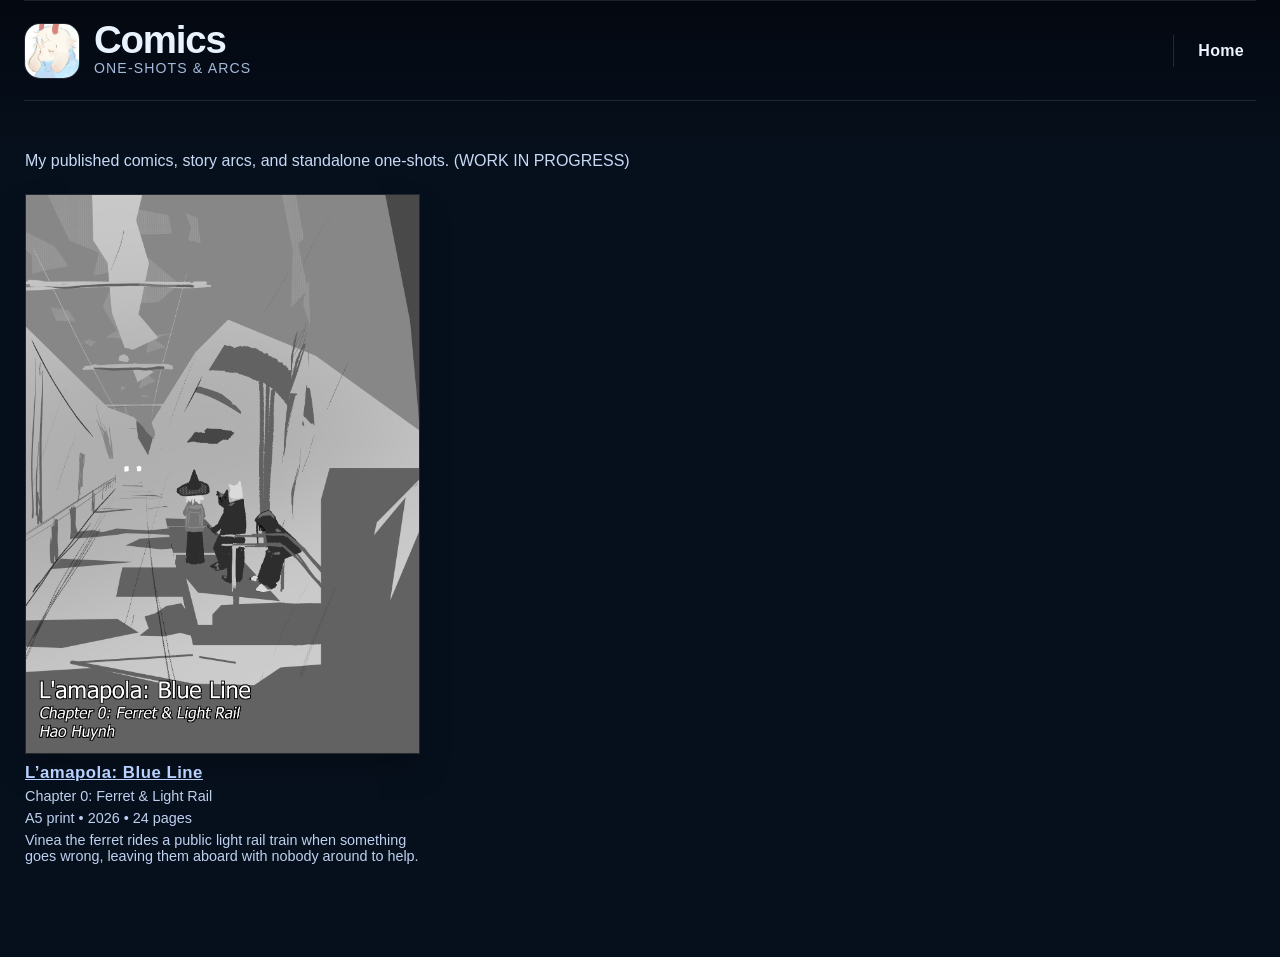
==== commit a4e18dd9: "Read on ComicFury button added to gallery" ====
--- a/gallery.html
+++ b/gallery.html
@@ -32,7 +32,10 @@
   <div id="reader" class="reader" aria-hidden="true" hidden>
     <div class="reader-shell">
       <div class="reader-toolbar">
-        <a id="readerDownload" class="reader-download" href="#" target="_blank" rel="noopener" download>Download PDF</a>
+        <div class="reader-actions">
+          <a id="readerDownload" class="reader-download" href="#" target="_blank" rel="noopener" download>Download PDF</a>
+          <a id="readerComicFury" class="reader-download" href="#" target="_blank" rel="noopener">Read on ComicFury</a>
+        </div>
         <button class="reader-close" type="button" aria-label="Close reader">
           <svg viewBox="0 0 24 24" aria-hidden="true" focusable="false">
             <path d="M6.4 5.4a1 1 0 0 1 1.4 0L12 9.59l4.2-4.19a1 1 0 1 1 1.4 1.42L13.41 11l4.19 4.2a1 1 0 1 1-1.42 1.4L12 12.41l-4.2 4.19a1 1 0 1 1-1.4-1.42L10.59 11 6.4 6.8a1 1 0 0 1 0-1.4Z" fill="currentColor"/>
@@ -53,10 +56,13 @@
     const series = [
       {
         id: 'blueline',
-        title: 'L’amapola Blue Line',
-        subtitle: 'Chapter 0',
+        title: 'L’amapola: Blue Line',
+        subtitle: 'Chapter 0: Ferret & Light Rail',
+        details: 'A5 print • 2026 • 24 pages',
+        description: 'Vinea the ferret rides a public light rail train when something goes wrong, leaving them aboard with nobody around to help.',
         cover: 'assets/comics/lamapola-blue-line/cover/lamapola-blue-line-poster.png',
         pdf: 'assets/comics/lamapola-blue-line/lamapola-blue-line-chapter-0.pdf',
+        comicFury: 'https://lamapola.the-comic.org/comics/pl/2977535/',
         images: blueLinePages
       }
     ];
@@ -66,6 +72,7 @@
     const readerStrip = document.getElementById('readerStrip');
     const closeButton = document.querySelector('.reader-close');
     const readerDownload = document.getElementById('readerDownload');
+    const readerComicFury = document.getElementById('readerComicFury');
     let currentSeries = null;
     let currentPageIndex = 0;
     let readerMode = 'vertical';
@@ -95,6 +102,8 @@
           <div class="gallery-card-copy">
             <h2><a href="gallery.html?entry=${item.id}">${item.title}</a></h2>
             <p>${item.subtitle}</p>
+            <p>${item.details}</p>
+            <p>${item.description}</p>
           </div>
         </article>
       `).join('');
@@ -131,6 +140,8 @@
       setReaderMode(readerMode);
       readerDownload.href = currentSeries.pdf || '#';
       readerDownload.hidden = !currentSeries.pdf;
+      readerComicFury.href = currentSeries.comicFury || '#';
+      readerComicFury.hidden = !currentSeries.comicFury;
       reader.hidden = false;
       reader.setAttribute('aria-hidden', 'false');
       document.body.classList.add('reader-open');
@@ -149,6 +160,8 @@
       readerStrip.innerHTML = '';
       readerDownload.href = '#';
       readerDownload.hidden = true;
+      readerComicFury.href = '#';
+      readerComicFury.hidden = true;
     }
 
     function goToPreviousPage() {
--- a/style.css
+++ b/style.css
@@ -456,6 +456,13 @@
   background: rgba(11, 18, 30, 0.96);
 }
 
+.reader-actions {
+  display: flex;
+  align-items: center;
+  gap: 12px;
+  margin-right: auto;
+}
+
 .reader-download {
   display: inline-flex;
   align-items: center;
@@ -654,11 +661,26 @@
   }
 
   .left-panel {
-    padding: 28px 24px 34px;
+    padding: 28px 18px 32px;
   }
 
   .image-frame {
     min-height: 320px;
+  }
+
+  .gallery-shell {
+    padding-left: 18px;
+    padding-right: 18px;
+  }
+
+  .gallery-header {
+    margin-bottom: 20px;
+    padding: 14px 0;
+  }
+
+  .gallery-header nav {
+    border-left: none;
+    padding-left: 0;
   }
 
   .gallery-grid {
@@ -672,11 +694,38 @@
     align-items: flex-start;
   }
 
+  .brand img {
+    width: 46px;
+    height: 46px;
+  }
+
   h1 {
-    font-size: 2.4rem;
+    font-size: 2.2rem;
+  }
+
+  .left-panel {
+    padding: 22px 16px 28px;
+  }
+
+  .content-block {
+    gap: 18px;
+  }
+
+  .gallery-header {
+    flex-direction: column;
+    align-items: flex-start;
+    gap: 8px;
+  }
+
+  .gallery-header nav {
+    padding-top: 4px;
   }
 
   .gallery-grid {
     grid-template-columns: 1fr;
   }
-}
+
+  .image-frame {
+    min-height: 260px;
+  }
+}
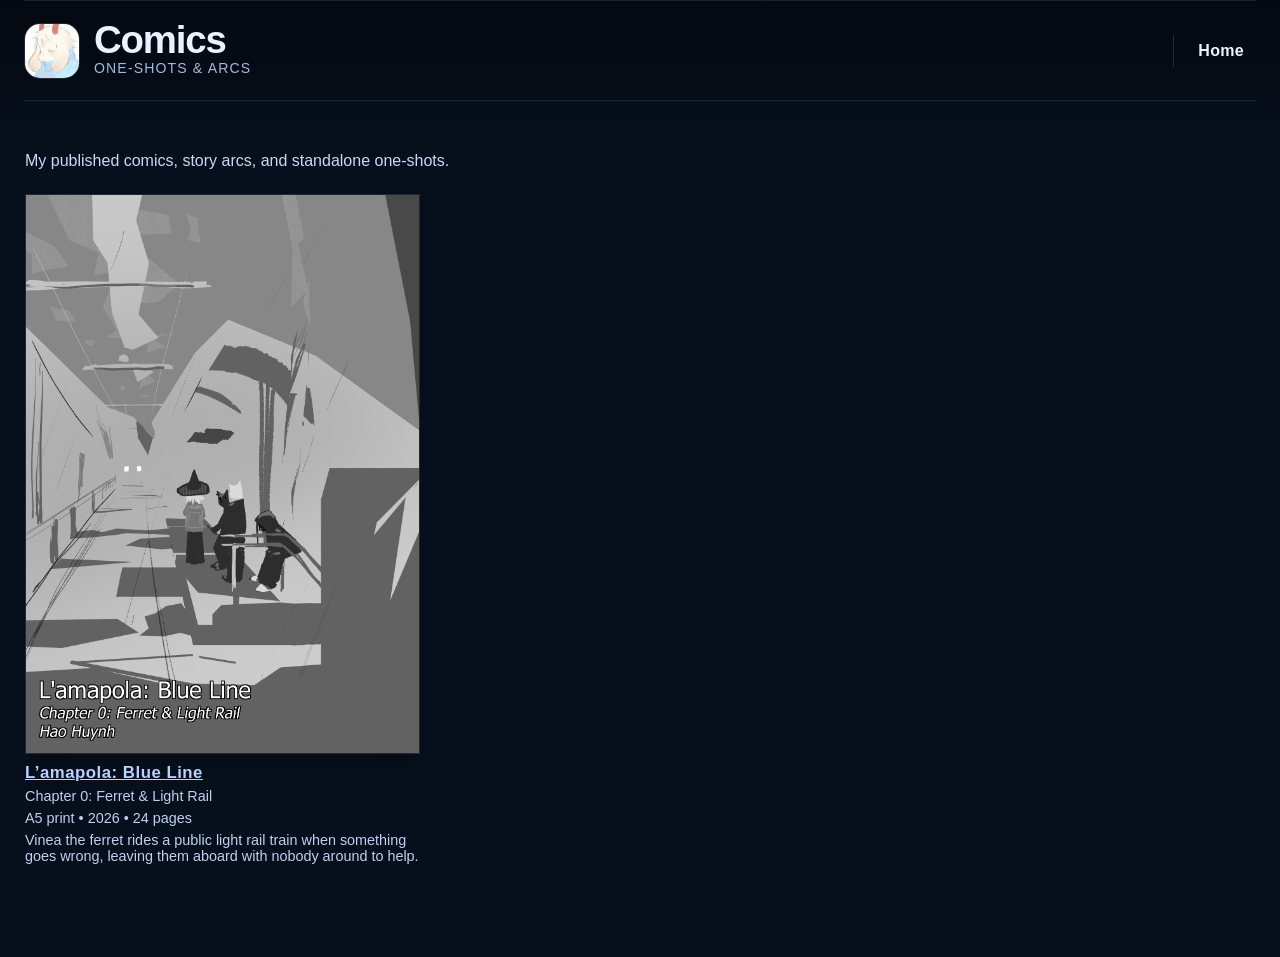
==== commit dc0a0eec: "Update gallery.html" ====
--- a/gallery.html
+++ b/gallery.html
@@ -24,7 +24,7 @@
     </header>
 
     <main class="gallery-main">
-      <p class="gallery-intro">My published comics, story arcs, and standalone one-shots. (WORK IN PROGRESS)</p>
+      <p class="gallery-intro">My published comics, story arcs, and standalone one-shots.</p>
       <section id="galleryGrid" class="gallery-grid" aria-live="polite"></section>
     </main>
   </div>
--- a/style.css
+++ b/style.css
@@ -90,6 +90,10 @@
 
 .terms-box .site-header {
   margin-bottom: 28px;
+}
+
+.terms-box .gallery-header {
+  border-top: none;
 }
 
 .terms-box .brand img {
